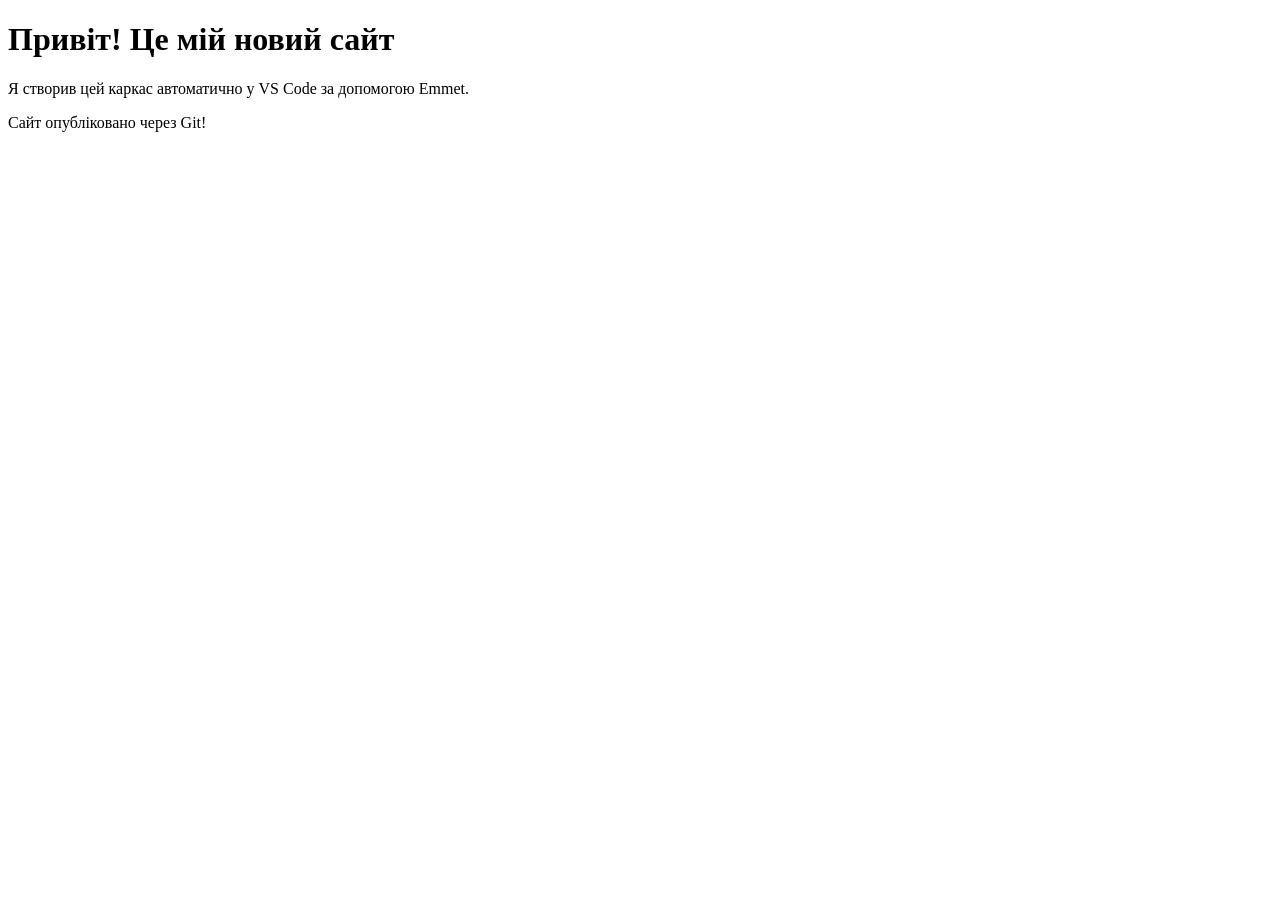
==== index.html @ ec9da054 "First commit: autogenerated html via VS Code Emmet" ====
<!DOCTYPE html>
<html lang="en">
<head>
    <meta charset="UTF-8">
    <meta name="viewport" content="width=device-width, initial-scale=1.0">
    <title>Document</title>
</head>
<body>
 <h1>Привіт! Це мій новий сайт</h1>
 <p>Я створив цей каркас автоматично у VS Code за допомогою Emmet.</p>
 <p>Сайт опубліковано через Git!</p>
</body>

</html>
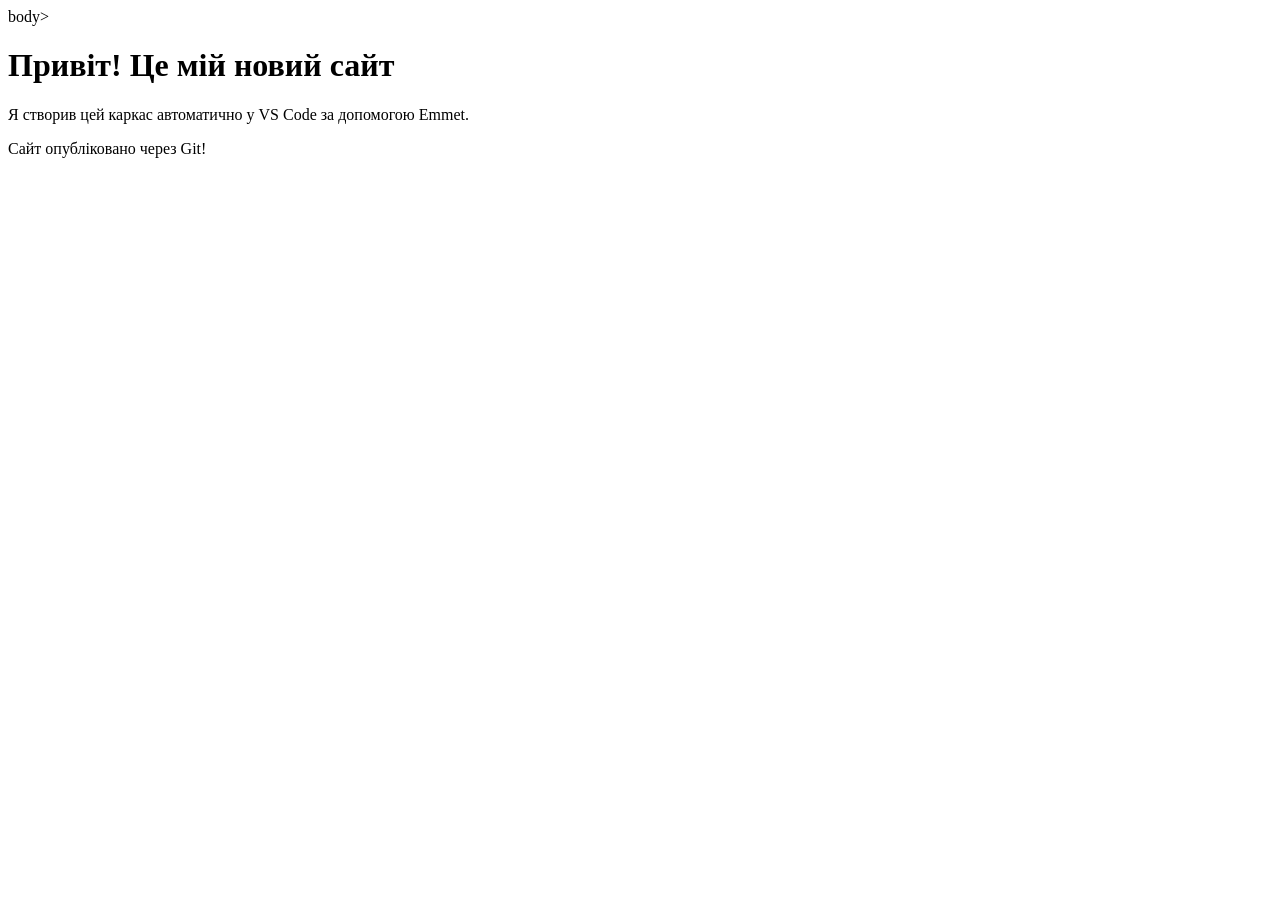
==== commit 73a3a050: "Завантажено новий index.html" ====
--- a/index.html
+++ b/index.html
@@ -5,10 +5,9 @@
     <meta name="viewport" content="width=device-width, initial-scale=1.0">
     <title>Document</title>
 </head>
-<body>
+body>
  <h1>Привіт! Це мій новий сайт</h1>
  <p>Я створив цей каркас автоматично у VS Code за допомогою Emmet.</p>
  <p>Сайт опубліковано через Git!</p>
 </body>
-
 </html>
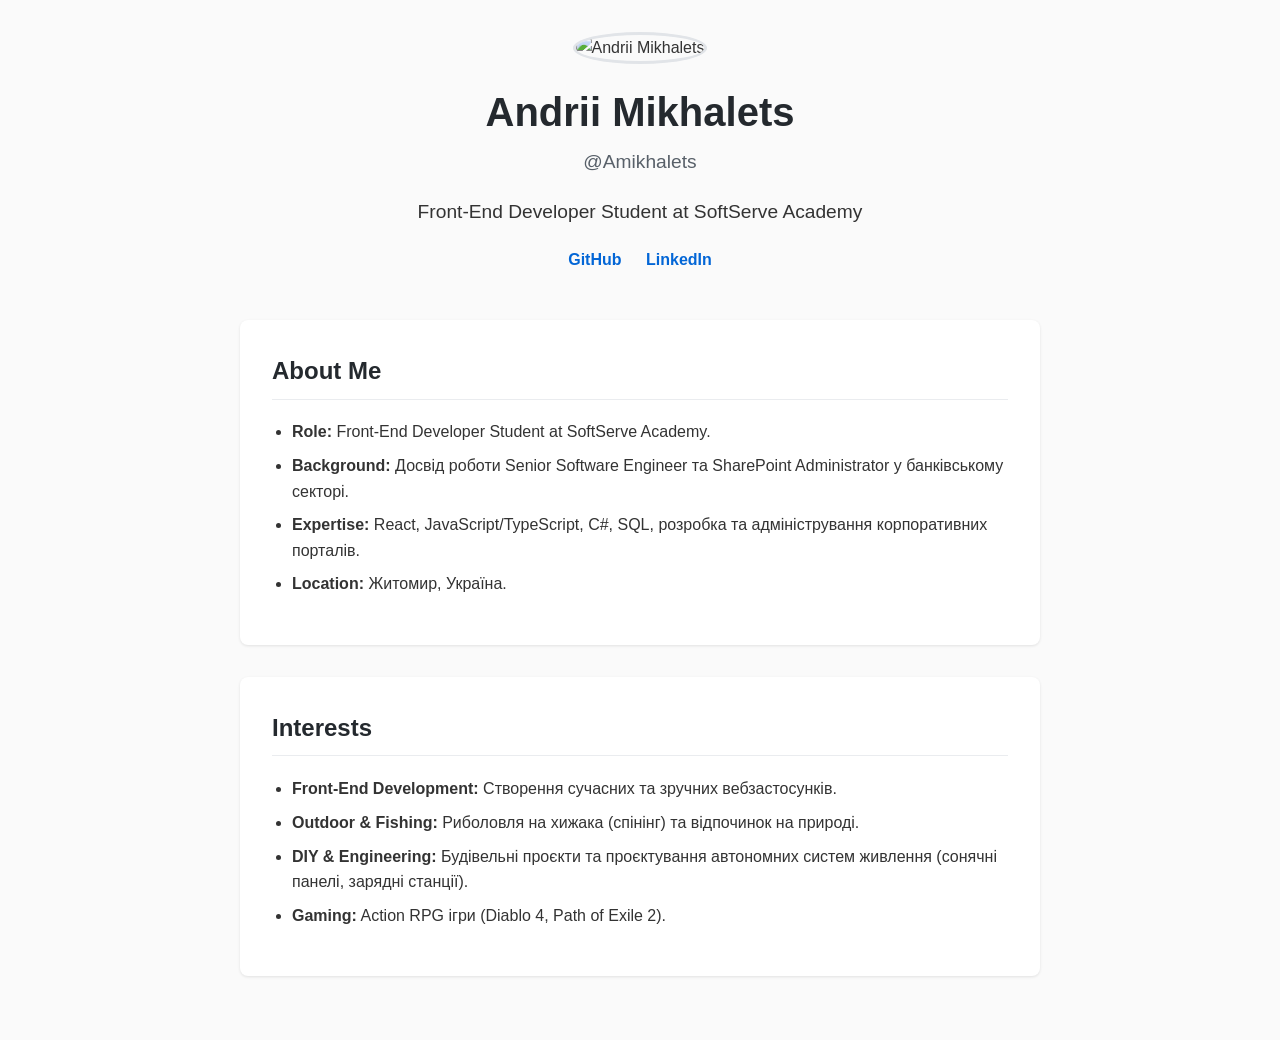
==== commit e18fce35: "Завантажено новий index.html" ====
--- a/index.html
+++ b/index.html
@@ -3,11 +3,109 @@
 <head>
     <meta charset="UTF-8">
     <meta name="viewport" content="width=device-width, initial-scale=1.0">
-    <title>Document</title>
+    <title>Andrii Mikhalets | Profile</title>
+    <style>
+        body {
+            font-family: -apple-system, BlinkMacSystemFont, "Segoe UI", Roboto, Helvetica, Arial, sans-serif;
+            line-height: 1.6;
+            color: #333;
+            max-width: 800px;
+            margin: 0 auto;
+            padding: 2rem;
+            background-color: #fafafa;
+        }
+        header {
+            text-align: center;
+            margin-bottom: 3rem;
+        }
+        .profile-photo {
+            width: 150px;
+            height: 150px;
+            border-radius: 50%;
+            object-fit: cover;
+            margin-bottom: 1rem;
+            border: 3px solid #e1e4e8;
+        }
+        h1 {
+            margin: 0;
+            font-size: 2.5rem;
+            color: #24292e;
+        }
+        .username {
+            font-size: 1.2rem;
+            color: #586069;
+            margin-top: 0.2rem;
+            margin-bottom: 1rem;
+        }
+        .role {
+            font-size: 1.2rem;
+            font-weight: 500;
+        }
+        .links a {
+            color: #0366d6;
+            text-decoration: none;
+            margin: 0 10px;
+            font-weight: 600;
+        }
+        .links a:hover {
+            text-decoration: underline;
+        }
+        section {
+            background: #fff;
+            padding: 2rem;
+            border-radius: 8px;
+            box-shadow: 0 1px 3px rgba(0,0,0,0.1);
+            margin-bottom: 2rem;
+        }
+        h2 {
+            border-bottom: 1px solid #eaecef;
+            padding-bottom: 0.5rem;
+            margin-top: 0;
+            color: #24292e;
+        }
+        ul {
+            padding-left: 20px;
+        }
+        li {
+            margin-bottom: 0.5rem;
+        }
+    </style>
 </head>
-body>
- <h1>Привіт! Це мій новий сайт</h1>
- <p>Я створив цей каркас автоматично у VS Code за допомогою Emmet.</p>
- <p>Сайт опубліковано через Git!</p>
+<body>
+
+    <header>
+        <!-- Для відображення фото поклади файл photo.jpg у ту ж папку, що і index.html -->
+        <img src="photo.jpg" alt="Andrii Mikhalets" class="profile-photo">
+        <h1>Andrii Mikhalets</h1>
+        <p class="username">@Amikhalets</p>
+        <p class="role">Front-End Developer Student at SoftServe Academy</p>
+        <div class="links">
+            <a href="https://github.com/Amikhalets" target="_blank">GitHub</a>
+            <a href="#" target="_blank">LinkedIn</a>
+        </div>
+    </header>
+
+    <main>
+        <section>
+            <h2>About Me</h2>
+            <ul>
+                <li><strong>Role:</strong> Front-End Developer Student at SoftServe Academy.</li>
+                <li><strong>Background:</strong> Досвід роботи Senior Software Engineer та SharePoint Administrator у банківському секторі.</li>
+                <li><strong>Expertise:</strong> React, JavaScript/TypeScript, C#, SQL, розробка та адміністрування корпоративних порталів.</li>
+                <li><strong>Location:</strong> Житомир, Україна.</li>
+            </ul>
+        </section>
+
+        <section>
+            <h2>Interests</h2>
+            <ul>
+                <li><strong>Front-End Development:</strong> Створення сучасних та зручних вебзастосунків.</li>
+                <li><strong>Outdoor & Fishing:</strong> Риболовля на хижака (спінінг) та відпочинок на природі.</li>
+                <li><strong>DIY & Engineering:</strong> Будівельні проєкти та проєктування автономних систем живлення (сонячні панелі, зарядні станції).</li>
+                <li><strong>Gaming:</strong> Action RPG ігри (Diablo 4, Path of Exile 2).</li>
+            </ul>
+        </section>
+    </main>
+
 </body>
-</html>+</html>
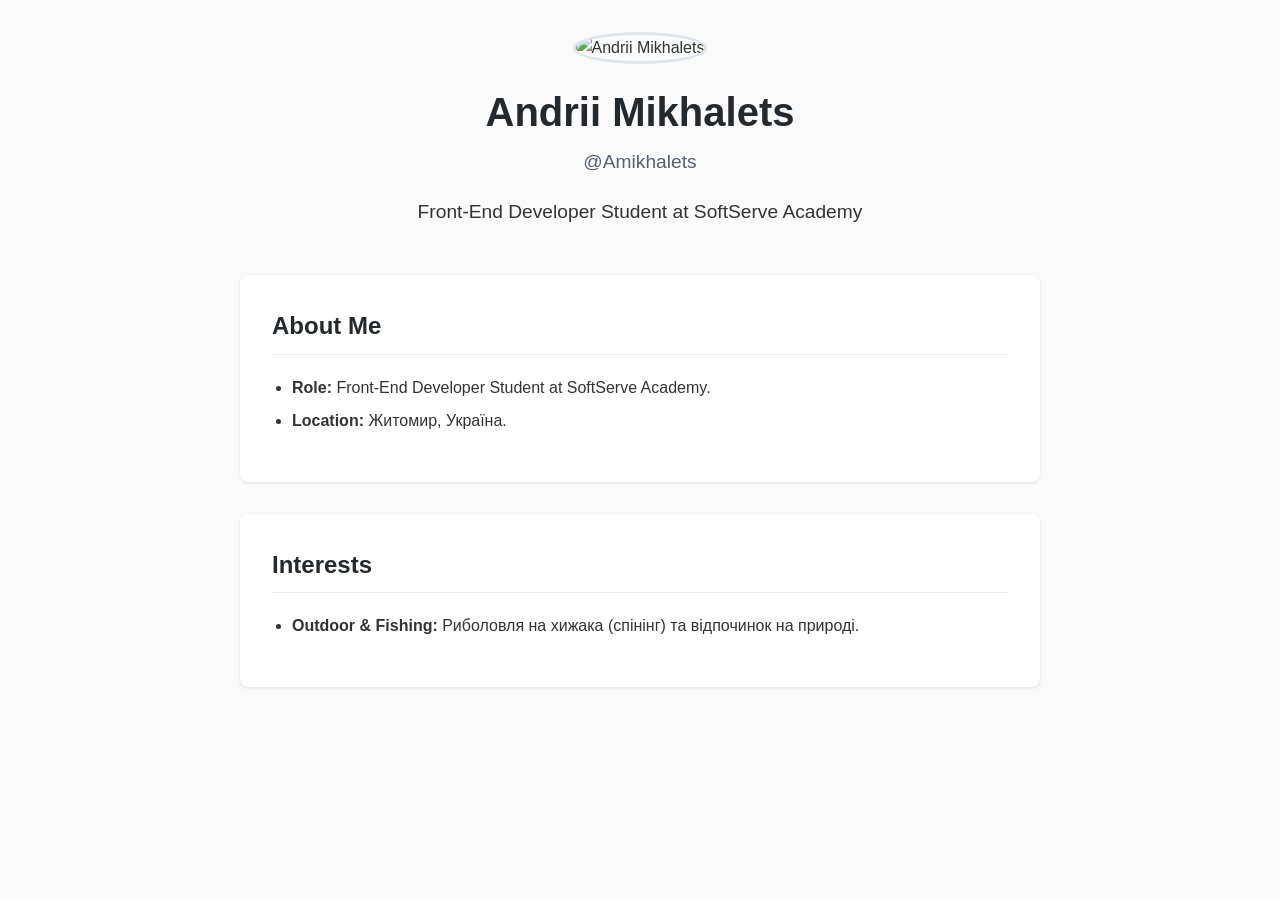
==== commit 4aac4145: "Внесено зміни в index.html" ====
--- a/index.html
+++ b/index.html
@@ -79,10 +79,7 @@
         <h1>Andrii Mikhalets</h1>
         <p class="username">@Amikhalets</p>
         <p class="role">Front-End Developer Student at SoftServe Academy</p>
-        <div class="links">
-            <a href="https://github.com/Amikhalets" target="_blank">GitHub</a>
-            <a href="#" target="_blank">LinkedIn</a>
-        </div>
+       
     </header>
 
     <main>
@@ -90,8 +87,6 @@
             <h2>About Me</h2>
             <ul>
                 <li><strong>Role:</strong> Front-End Developer Student at SoftServe Academy.</li>
-                <li><strong>Background:</strong> Досвід роботи Senior Software Engineer та SharePoint Administrator у банківському секторі.</li>
-                <li><strong>Expertise:</strong> React, JavaScript/TypeScript, C#, SQL, розробка та адміністрування корпоративних порталів.</li>
                 <li><strong>Location:</strong> Житомир, Україна.</li>
             </ul>
         </section>
@@ -99,11 +94,8 @@
         <section>
             <h2>Interests</h2>
             <ul>
-                <li><strong>Front-End Development:</strong> Створення сучасних та зручних вебзастосунків.</li>
-                <li><strong>Outdoor & Fishing:</strong> Риболовля на хижака (спінінг) та відпочинок на природі.</li>
-                <li><strong>DIY & Engineering:</strong> Будівельні проєкти та проєктування автономних систем живлення (сонячні панелі, зарядні станції).</li>
-                <li><strong>Gaming:</strong> Action RPG ігри (Diablo 4, Path of Exile 2).</li>
-            </ul>
+                                <li><strong>Outdoor & Fishing:</strong> Риболовля на хижака (спінінг) та відпочинок на природі.</li>
+                </ul>
         </section>
     </main>
 
